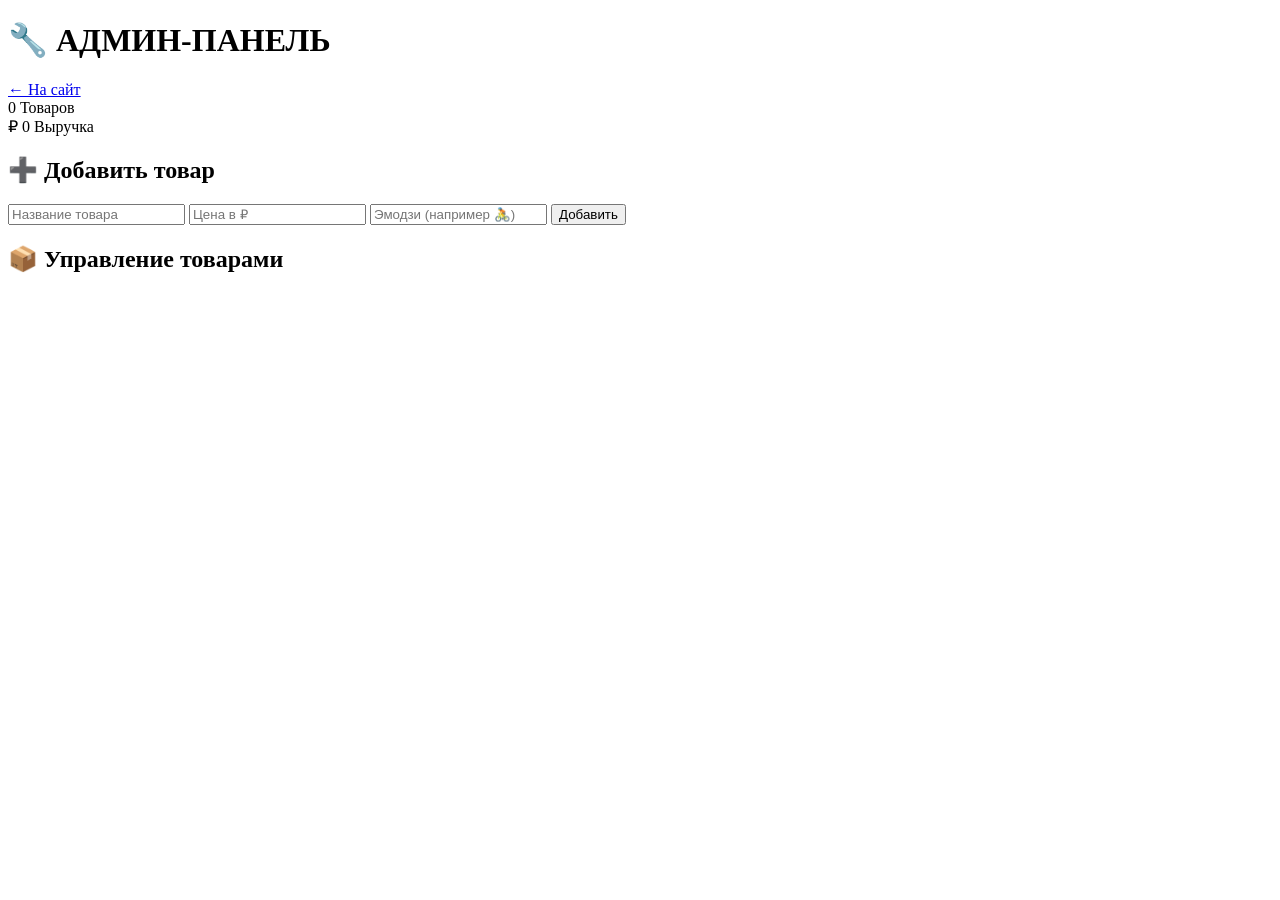
==== admin.html @ ffb84bb4 "Create admin.html" ====
<!DOCTYPE html>
<html lang="ru">
<head>
    <meta charset="UTF-8" />
    <meta name="viewport" content="width=device-width, initial-scale=1.0" />
    <title>Админ-панель | Колесо</title>
    <link rel="stylesheet" href="admin-style.css" />
</head>
<body>
    <div class="admin-container">
        <div class="admin-header">
            <h1>🔧 АДМИН-ПАНЕЛЬ</h1>
            <a href="index.html" class="back-btn">← На сайт</a>
        </div>

        <div class="admin-content">
            <!-- Статистика -->
            <div class="stats">
                <div class="stat-card">
                    <span class="stat-number" id="productCount">0</span>
                    <span class="stat-label">Товаров</span>
                </div>
                <div class="stat-card">
                    <span class="stat-number" id="totalRevenue">₽ 0</span>
                    <span class="stat-label">Выручка</span>
                </div>
            </div>

            <!-- Форма добавления -->
            <div class="admin-form">
                <h2>➕ Добавить товар</h2>
                <form id="addProductForm">
                    <input type="text" id="productName" placeholder="Название товара" required />
                    <input type="number" id="productPrice" placeholder="Цена в ₽" required />
                    <input type="text" id="productEmoji" placeholder="Эмодзи (например 🚴)" />
                    <button type="submit">Добавить</button>
                </form>
            </div>

            <!-- Список товаров -->
            <div class="product-manager">
                <h2>📦 Управление товарами</h2>
                <div id="adminProductList"></div>
            </div>
        </div>
    </div>

    <script src="script.js"></script>
</body>
</html>
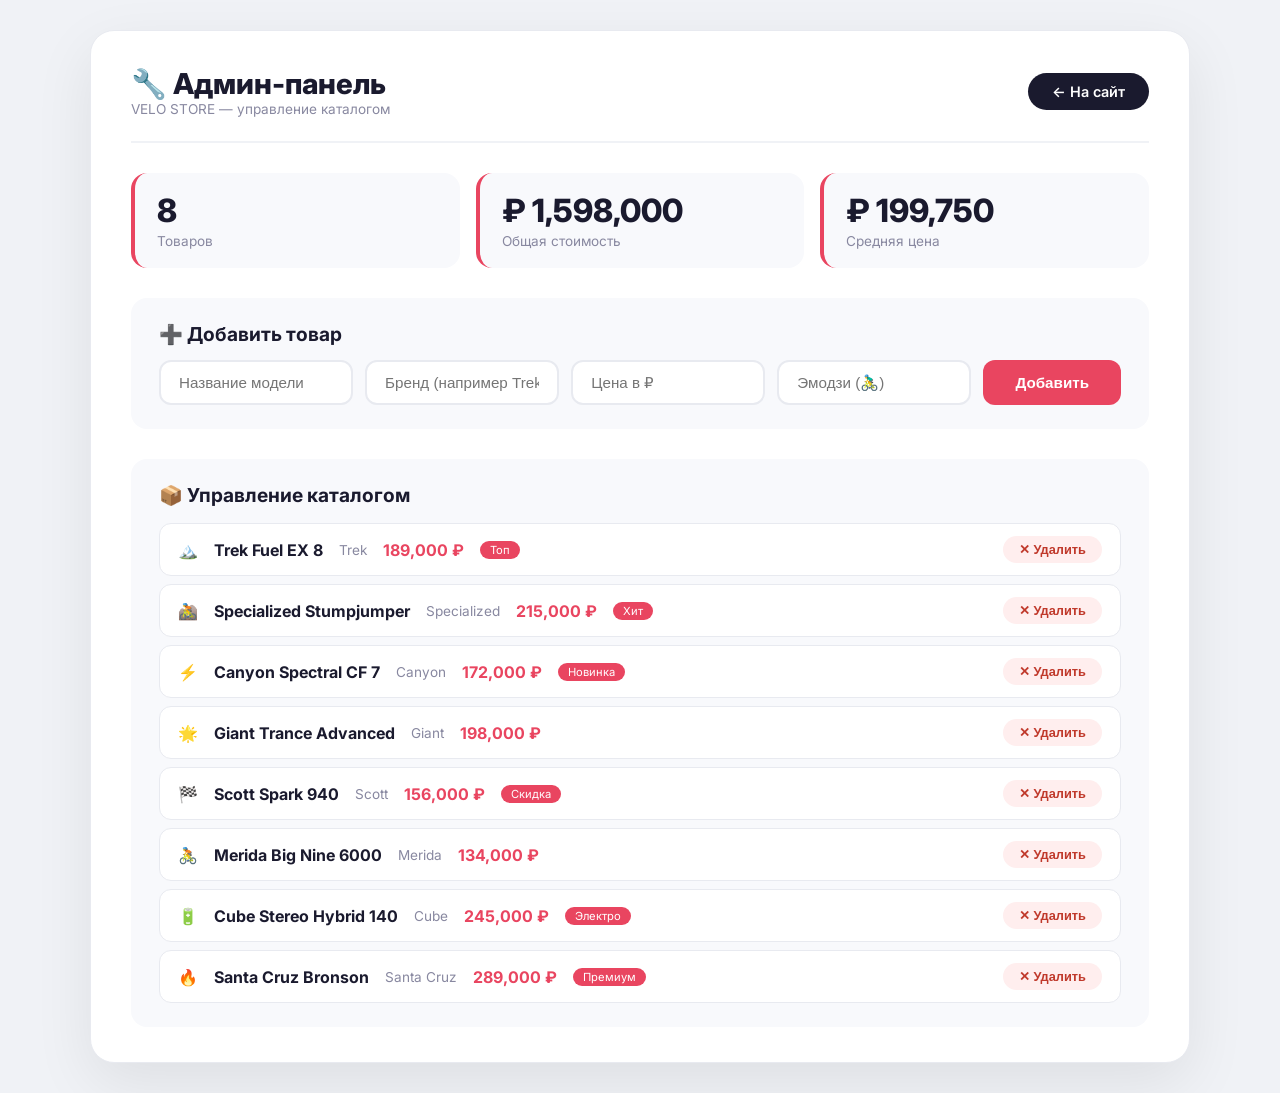
==== commit ff50b506: "Update admin.html" ====
--- a/admin.html
+++ b/admin.html
@@ -3,13 +3,17 @@
 <head>
     <meta charset="UTF-8" />
     <meta name="viewport" content="width=device-width, initial-scale=1.0" />
-    <title>Админ-панель | Колесо</title>
+    <title>Админ-панель | VELO STORE</title>
     <link rel="stylesheet" href="admin-style.css" />
+    <link href="https://fonts.googleapis.com/css2?family=Inter:wght@400;600;700;800&display=swap" rel="stylesheet" />
 </head>
 <body>
     <div class="admin-container">
         <div class="admin-header">
-            <h1>🔧 АДМИН-ПАНЕЛЬ</h1>
+            <div>
+                <h1>🔧 Админ-панель</h1>
+                <span class="admin-sub">VELO STORE — управление каталогом</span>
+            </div>
             <a href="index.html" class="back-btn">← На сайт</a>
         </div>
 
@@ -22,7 +26,11 @@
                 </div>
                 <div class="stat-card">
                     <span class="stat-number" id="totalRevenue">₽ 0</span>
-                    <span class="stat-label">Выручка</span>
+                    <span class="stat-label">Общая стоимость</span>
+                </div>
+                <div class="stat-card">
+                    <span class="stat-number" id="avgPrice">₽ 0</span>
+                    <span class="stat-label">Средняя цена</span>
                 </div>
             </div>
 
@@ -30,16 +38,17 @@
             <div class="admin-form">
                 <h2>➕ Добавить товар</h2>
                 <form id="addProductForm">
-                    <input type="text" id="productName" placeholder="Название товара" required />
+                    <input type="text" id="productName" placeholder="Название модели" required />
+                    <input type="text" id="productBrand" placeholder="Бренд (например Trek)" />
                     <input type="number" id="productPrice" placeholder="Цена в ₽" required />
-                    <input type="text" id="productEmoji" placeholder="Эмодзи (например 🚴)" />
+                    <input type="text" id="productEmoji" placeholder="Эмодзи (🚴‍♂️)" />
                     <button type="submit">Добавить</button>
                 </form>
             </div>
 
             <!-- Список товаров -->
             <div class="product-manager">
-                <h2>📦 Управление товарами</h2>
+                <h2>📦 Управление каталогом</h2>
                 <div id="adminProductList"></div>
             </div>
         </div>
--- a/admin-style.css
+++ b/admin-style.css
@@ -0,0 +1,241 @@
+/* admin-style.css — стили админ-панели */
+* {
+    margin: 0;
+    padding: 0;
+    box-sizing: border-box;
+}
+
+body {
+    font-family: 'Inter', -apple-system, BlinkMacSystemFont, sans-serif;
+    background: #f0f2f6;
+    color: #1a1a2e;
+    padding: 30px;
+    min-height: 100vh;
+}
+
+.admin-container {
+    max-width: 1100px;
+    margin: 0 auto;
+    background: white;
+    border-radius: 24px;
+    padding: 35px 40px;
+    box-shadow: 0 20px 60px rgba(0,0,0,0.08);
+    border: 1px solid #e8eaf0;
+}
+
+.admin-header {
+    display: flex;
+    justify-content: space-between;
+    align-items: center;
+    flex-wrap: wrap;
+    gap: 15px;
+    padding-bottom: 24px;
+    border-bottom: 2px solid #f0f2f6;
+    margin-bottom: 30px;
+}
+
+.admin-header h1 {
+    font-size: 1.8rem;
+    font-weight: 800;
+    color: #1a1a2e;
+}
+
+.admin-sub {
+    display: block;
+    font-size: 0.85rem;
+    color: #8888a0;
+    font-weight: 400;
+}
+
+.back-btn {
+    background: #1a1a2e;
+    color: white;
+    text-decoration: none;
+    padding: 10px 24px;
+    border-radius: 30px;
+    font-weight: 600;
+    font-size: 0.9rem;
+    transition: 0.2s;
+}
+
+.back-btn:hover {
+    background: #e94560;
+    transform: translateY(-2px);
+}
+
+.admin-content {
+    display: flex;
+    flex-direction: column;
+    gap: 30px;
+}
+
+/* Статистика */
+.stats {
+    display: grid;
+    grid-template-columns: repeat(auto-fit, minmax(180px, 1fr));
+    gap: 16px;
+}
+
+.stat-card {
+    background: #f8f9fc;
+    padding: 18px 22px;
+    border-radius: 16px;
+    border-left: 4px solid #e94560;
+}
+
+.stat-number {
+    display: block;
+    font-size: 2rem;
+    font-weight: 800;
+    color: #1a1a2e;
+}
+
+.stat-label {
+    font-size: 0.85rem;
+    color: #8888a0;
+}
+
+/* Форма */
+.admin-form {
+    background: #f8f9fc;
+    padding: 24px 28px;
+    border-radius: 16px;
+}
+
+.admin-form h2 {
+    font-size: 1.2rem;
+    font-weight: 700;
+    margin-bottom: 14px;
+}
+
+.admin-form form {
+    display: flex;
+    flex-wrap: wrap;
+    gap: 12px;
+}
+
+.admin-form input {
+    flex: 1;
+    min-width: 140px;
+    padding: 12px 18px;
+    border: 2px solid #e8eaf0;
+    border-radius: 12px;
+    font-size: 0.95rem;
+    background: white;
+    outline: none;
+    transition: 0.2s;
+}
+
+.admin-form input:focus {
+    border-color: #e94560;
+    box-shadow: 0 0 0 4px rgba(233,69,96,0.1);
+}
+
+.admin-form button {
+    background: #e94560;
+    color: white;
+    border: none;
+    padding: 12px 32px;
+    border-radius: 12px;
+    font-weight: 700;
+    font-size: 0.95rem;
+    cursor: pointer;
+    transition: 0.2s;
+}
+
+.admin-form button:hover {
+    background: #d63851;
+    transform: translateY(-2px);
+}
+
+/* Список товаров */
+.product-manager {
+    background: #f8f9fc;
+    padding: 24px 28px;
+    border-radius: 16px;
+}
+
+.product-manager h2 {
+    font-size: 1.2rem;
+    font-weight: 700;
+    margin-bottom: 16px;
+}
+
+#adminProductList {
+    display: flex;
+    flex-direction: column;
+    gap: 8px;
+}
+
+.admin-product-item {
+    display: flex;
+    justify-content: space-between;
+    align-items: center;
+    background: white;
+    padding: 12px 18px;
+    border-radius: 12px;
+    border: 1px solid #e8eaf0;
+    transition: 0.2s;
+}
+
+.admin-product-item:hover {
+    border-color: #e94560;
+}
+
+.admin-product-item .product-info {
+    display: flex;
+    gap: 16px;
+    align-items: center;
+    font-size: 1rem;
+    flex-wrap: wrap;
+}
+
+.admin-product-item .product-brand {
+    color: #8888a0;
+    font-size: 0.85rem;
+}
+
+.admin-product-item .product-price {
+    color: #e94560;
+    font-weight: 700;
+}
+
+.delete-btn {
+    background: #fee;
+    border: none;
+    color: #c0392b;
+    padding: 6px 16px;
+    border-radius: 30px;
+    cursor: pointer;
+    font-weight: 600;
+    font-size: 0.8rem;
+    transition: 0.2s;
+}
+
+.delete-btn:hover {
+    background: #fdd;
+    transform: scale(0.95);
+}
+
+.empty-message {
+    color: #8888a0;
+    text-align: center;
+    padding: 30px;
+    font-style: italic;
+}
+
+@media (max-width: 600px) {
+    .admin-container {
+        padding: 20px;
+    }
+    .admin-form form {
+        flex-direction: column;
+    }
+    .admin-form input {
+        min-width: 100%;
+    }
+    .admin-product-item {
+        flex-wrap: wrap;
+        gap: 8px;
+    }
+}
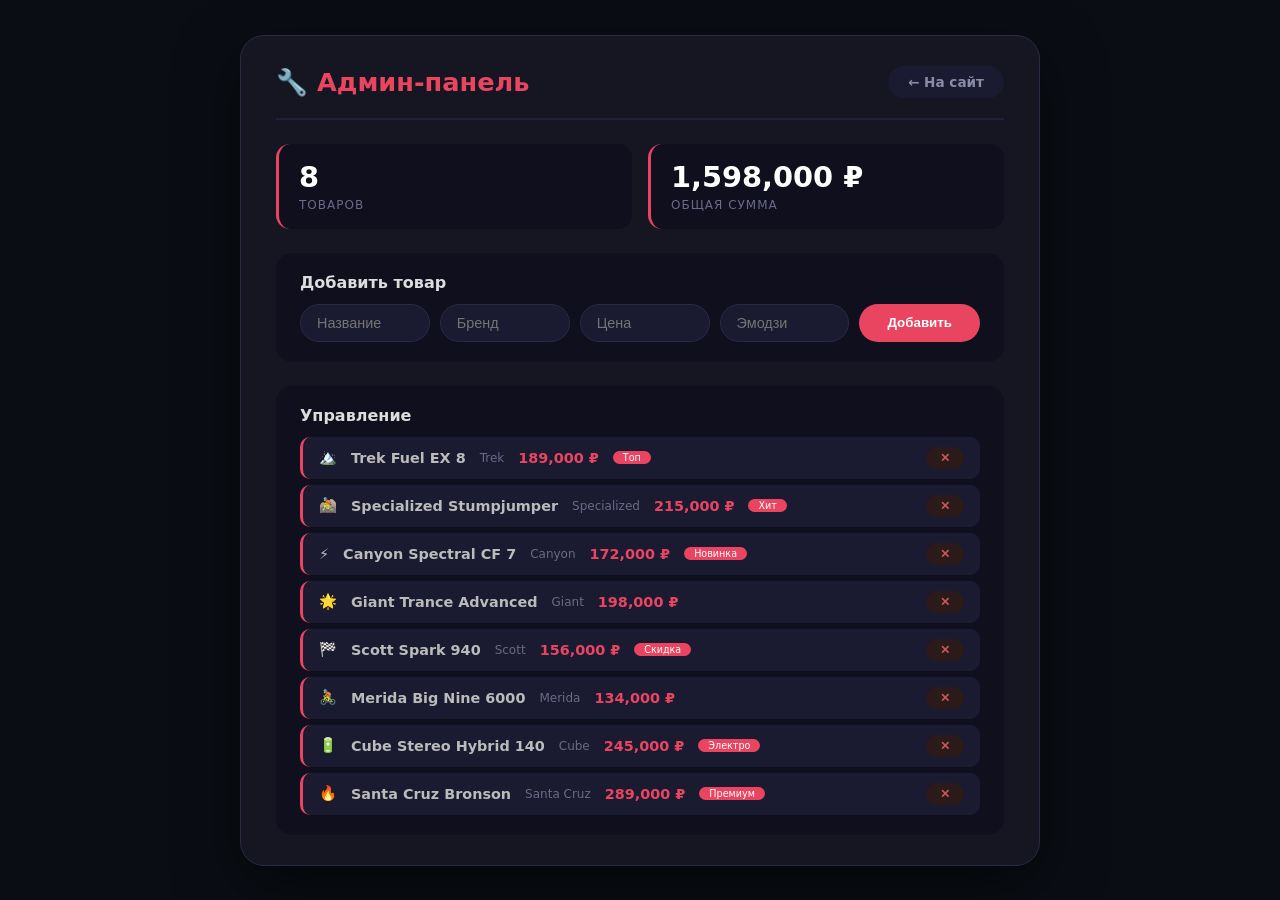
==== commit 8474b8e0: "Update admin.html" ====
--- a/admin.html
+++ b/admin.html
@@ -3,57 +3,45 @@
 <head>
     <meta charset="UTF-8" />
     <meta name="viewport" content="width=device-width, initial-scale=1.0" />
-    <title>Админ-панель | VELO STORE</title>
+    <title>Админ-панель</title>
     <link rel="stylesheet" href="admin-style.css" />
-    <link href="https://fonts.googleapis.com/css2?family=Inter:wght@400;600;700;800&display=swap" rel="stylesheet" />
 </head>
 <body>
-    <div class="admin-container">
-        <div class="admin-header">
-            <div>
+    <div class="admin-wrap">
+        <div class="admin-panel">
+            <div class="admin-head">
                 <h1>🔧 Админ-панель</h1>
-                <span class="admin-sub">VELO STORE — управление каталогом</span>
+                <a href="index.html" class="back">← На сайт</a>
             </div>
-            <a href="index.html" class="back-btn">← На сайт</a>
-        </div>
 
-        <div class="admin-content">
-            <!-- Статистика -->
-            <div class="stats">
-                <div class="stat-card">
-                    <span class="stat-number" id="productCount">0</span>
-                    <span class="stat-label">Товаров</span>
+            <div class="admin-stats">
+                <div class="stat">
+                    <span class="num" id="productCount">0</span>
+                    <span class="label">Товаров</span>
                 </div>
-                <div class="stat-card">
-                    <span class="stat-number" id="totalRevenue">₽ 0</span>
-                    <span class="stat-label">Общая стоимость</span>
-                </div>
-                <div class="stat-card">
-                    <span class="stat-number" id="avgPrice">₽ 0</span>
-                    <span class="stat-label">Средняя цена</span>
+                <div class="stat">
+                    <span class="num" id="totalSum">0 ₽</span>
+                    <span class="label">Общая сумма</span>
                 </div>
             </div>
 
-            <!-- Форма добавления -->
             <div class="admin-form">
-                <h2>➕ Добавить товар</h2>
-                <form id="addProductForm">
-                    <input type="text" id="productName" placeholder="Название модели" required />
-                    <input type="text" id="productBrand" placeholder="Бренд (например Trek)" />
-                    <input type="number" id="productPrice" placeholder="Цена в ₽" required />
-                    <input type="text" id="productEmoji" placeholder="Эмодзи (🚴‍♂️)" />
+                <h2>Добавить товар</h2>
+                <form id="addForm">
+                    <input type="text" id="pName" placeholder="Название" required />
+                    <input type="text" id="pBrand" placeholder="Бренд" />
+                    <input type="number" id="pPrice" placeholder="Цена" required />
+                    <input type="text" id="pEmoji" placeholder="Эмодзи" />
                     <button type="submit">Добавить</button>
                 </form>
             </div>
 
-            <!-- Список товаров -->
-            <div class="product-manager">
-                <h2>📦 Управление каталогом</h2>
-                <div id="adminProductList"></div>
+            <div class="admin-list">
+                <h2>Управление</h2>
+                <div id="adminList"></div>
             </div>
         </div>
     </div>
-
     <script src="script.js"></script>
 </body>
 </html>
--- a/admin-style.css
+++ b/admin-style.css
@@ -1,4 +1,4 @@
-/* admin-style.css — стили админ-панели */
+/* admin-style.css */
 * {
     margin: 0;
     padding: 0;
@@ -6,227 +6,215 @@
 }
 
 body {
-    font-family: 'Inter', -apple-system, BlinkMacSystemFont, sans-serif;
-    background: #f0f2f6;
-    color: #1a1a2e;
+    background: #0a0e14;
+    font-family: 'Segoe UI', system-ui, sans-serif;
     padding: 30px;
     min-height: 100vh;
-}
-
-.admin-container {
-    max-width: 1100px;
-    margin: 0 auto;
-    background: white;
+    display: flex;
+    justify-content: center;
+    align-items: center;
+}
+
+.admin-wrap {
+    width: 100%;
+    max-width: 800px;
+}
+
+.admin-panel {
+    background: #161622;
     border-radius: 24px;
-    padding: 35px 40px;
-    box-shadow: 0 20px 60px rgba(0,0,0,0.08);
-    border: 1px solid #e8eaf0;
-}
-
-.admin-header {
+    padding: 30px 35px;
+    border: 1px solid #2a2a44;
+    box-shadow: 0 20px 60px rgba(0,0,0,0.6);
+}
+
+.admin-head {
     display: flex;
     justify-content: space-between;
     align-items: center;
-    flex-wrap: wrap;
-    gap: 15px;
-    padding-bottom: 24px;
-    border-bottom: 2px solid #f0f2f6;
-    margin-bottom: 30px;
-}
-
-.admin-header h1 {
+    padding-bottom: 20px;
+    border-bottom: 2px solid #1f1f38;
+    margin-bottom: 24px;
+}
+
+.admin-head h1 {
+    color: #e94560;
+    font-size: 1.6rem;
+}
+
+.back {
+    color: #8a8aaa;
+    text-decoration: none;
+    padding: 8px 20px;
+    border-radius: 30px;
+    background: #1a1a30;
+    font-weight: 600;
+    font-size: 0.85rem;
+    transition: 0.2s;
+}
+
+.back:hover {
+    background: #2a2a4a;
+    color: white;
+}
+
+.admin-stats {
+    display: grid;
+    grid-template-columns: 1fr 1fr;
+    gap: 16px;
+    margin-bottom: 24px;
+}
+
+.stat {
+    background: #0f0f1e;
+    padding: 16px 20px;
+    border-radius: 14px;
+    border-left: 3px solid #e94560;
+}
+
+.stat .num {
+    display: block;
     font-size: 1.8rem;
     font-weight: 800;
-    color: #1a1a2e;
-}
-
-.admin-sub {
-    display: block;
-    font-size: 0.85rem;
-    color: #8888a0;
-    font-weight: 400;
-}
-
-.back-btn {
-    background: #1a1a2e;
-    color: white;
-    text-decoration: none;
-    padding: 10px 24px;
-    border-radius: 30px;
-    font-weight: 600;
-    font-size: 0.9rem;
-    transition: 0.2s;
-}
-
-.back-btn:hover {
-    background: #e94560;
-    transform: translateY(-2px);
-}
-
-.admin-content {
-    display: flex;
-    flex-direction: column;
-    gap: 30px;
-}
-
-/* Статистика */
-.stats {
-    display: grid;
-    grid-template-columns: repeat(auto-fit, minmax(180px, 1fr));
-    gap: 16px;
-}
-
-.stat-card {
-    background: #f8f9fc;
-    padding: 18px 22px;
+    color: white;
+}
+
+.stat .label {
+    font-size: 0.75rem;
+    color: #6a6a8a;
+    text-transform: uppercase;
+    letter-spacing: 1px;
+}
+
+.admin-form {
+    background: #0f0f1e;
+    padding: 20px 24px;
     border-radius: 16px;
-    border-left: 4px solid #e94560;
-}
-
-.stat-number {
-    display: block;
-    font-size: 2rem;
-    font-weight: 800;
-    color: #1a1a2e;
-}
-
-.stat-label {
-    font-size: 0.85rem;
-    color: #8888a0;
-}
-
-/* Форма */
-.admin-form {
-    background: #f8f9fc;
-    padding: 24px 28px;
-    border-radius: 16px;
+    margin-bottom: 24px;
 }
 
 .admin-form h2 {
-    font-size: 1.2rem;
-    font-weight: 700;
-    margin-bottom: 14px;
+    color: #ddd;
+    font-size: 1rem;
+    margin-bottom: 12px;
 }
 
 .admin-form form {
     display: flex;
     flex-wrap: wrap;
-    gap: 12px;
+    gap: 10px;
 }
 
 .admin-form input {
     flex: 1;
-    min-width: 140px;
-    padding: 12px 18px;
-    border: 2px solid #e8eaf0;
-    border-radius: 12px;
-    font-size: 0.95rem;
-    background: white;
+    min-width: 120px;
+    padding: 10px 16px;
+    border-radius: 30px;
+    border: 1px solid #2a2a44;
+    background: #1a1a30;
+    color: white;
+    font-size: 0.9rem;
     outline: none;
-    transition: 0.2s;
 }
 
 .admin-form input:focus {
     border-color: #e94560;
-    box-shadow: 0 0 0 4px rgba(233,69,96,0.1);
 }
 
 .admin-form button {
     background: #e94560;
     color: white;
     border: none;
-    padding: 12px 32px;
-    border-radius: 12px;
+    padding: 10px 28px;
+    border-radius: 30px;
     font-weight: 700;
-    font-size: 0.95rem;
     cursor: pointer;
     transition: 0.2s;
 }
 
 .admin-form button:hover {
     background: #d63851;
-    transform: translateY(-2px);
-}
-
-/* Список товаров */
-.product-manager {
-    background: #f8f9fc;
-    padding: 24px 28px;
+}
+
+.admin-list {
+    background: #0f0f1e;
+    padding: 20px 24px;
     border-radius: 16px;
 }
 
-.product-manager h2 {
-    font-size: 1.2rem;
-    font-weight: 700;
-    margin-bottom: 16px;
-}
-
-#adminProductList {
+.admin-list h2 {
+    color: #ddd;
+    font-size: 1rem;
+    margin-bottom: 12px;
+}
+
+#adminList {
     display: flex;
     flex-direction: column;
-    gap: 8px;
-}
-
-.admin-product-item {
+    gap: 6px;
+}
+
+.admin-item {
     display: flex;
     justify-content: space-between;
     align-items: center;
-    background: white;
-    padding: 12px 18px;
-    border-radius: 12px;
-    border: 1px solid #e8eaf0;
-    transition: 0.2s;
-}
-
-.admin-product-item:hover {
-    border-color: #e94560;
-}
-
-.admin-product-item .product-info {
-    display: flex;
-    gap: 16px;
-    align-items: center;
-    font-size: 1rem;
+    background: #1a1a30;
+    padding: 10px 16px;
+    border-radius: 10px;
+    border-left: 3px solid #e94560;
+}
+
+.admin-item .info {
+    display: flex;
+    gap: 14px;
+    align-items: center;
     flex-wrap: wrap;
-}
-
-.admin-product-item .product-brand {
-    color: #8888a0;
-    font-size: 0.85rem;
-}
-
-.admin-product-item .product-price {
+    color: #bbb;
+    font-size: 0.9rem;
+}
+
+.admin-item .info .brand {
+    color: #6a6a8a;
+    font-size: 0.75rem;
+}
+
+.admin-item .info .price {
     color: #e94560;
     font-weight: 700;
 }
 
-.delete-btn {
-    background: #fee;
+.admin-item .del {
+    background: #2a1a1a;
     border: none;
-    color: #c0392b;
-    padding: 6px 16px;
+    color: #cc5555;
+    padding: 4px 14px;
     border-radius: 30px;
     cursor: pointer;
     font-weight: 600;
-    font-size: 0.8rem;
+    font-size: 0.75rem;
     transition: 0.2s;
 }
 
-.delete-btn:hover {
-    background: #fdd;
-    transform: scale(0.95);
-}
-
-.empty-message {
-    color: #8888a0;
+.admin-item .del:hover {
+    background: #3a2222;
+}
+
+.empty {
+    color: #4a4a6a;
     text-align: center;
-    padding: 30px;
+    padding: 20px 0;
     font-style: italic;
 }
 
 @media (max-width: 600px) {
-    .admin-container {
+    .admin-panel {
         padding: 20px;
+    }
+    .admin-head {
+        flex-direction: column;
+        gap: 12px;
+        align-items: stretch;
+        text-align: center;
     }
     .admin-form form {
         flex-direction: column;
@@ -234,8 +222,11 @@
     .admin-form input {
         min-width: 100%;
     }
-    .admin-product-item {
+    .admin-item {
         flex-wrap: wrap;
-        gap: 8px;
-    }
-}
+        gap: 6px;
+    }
+    .admin-stats {
+        grid-template-columns: 1fr;
+    }
+}
